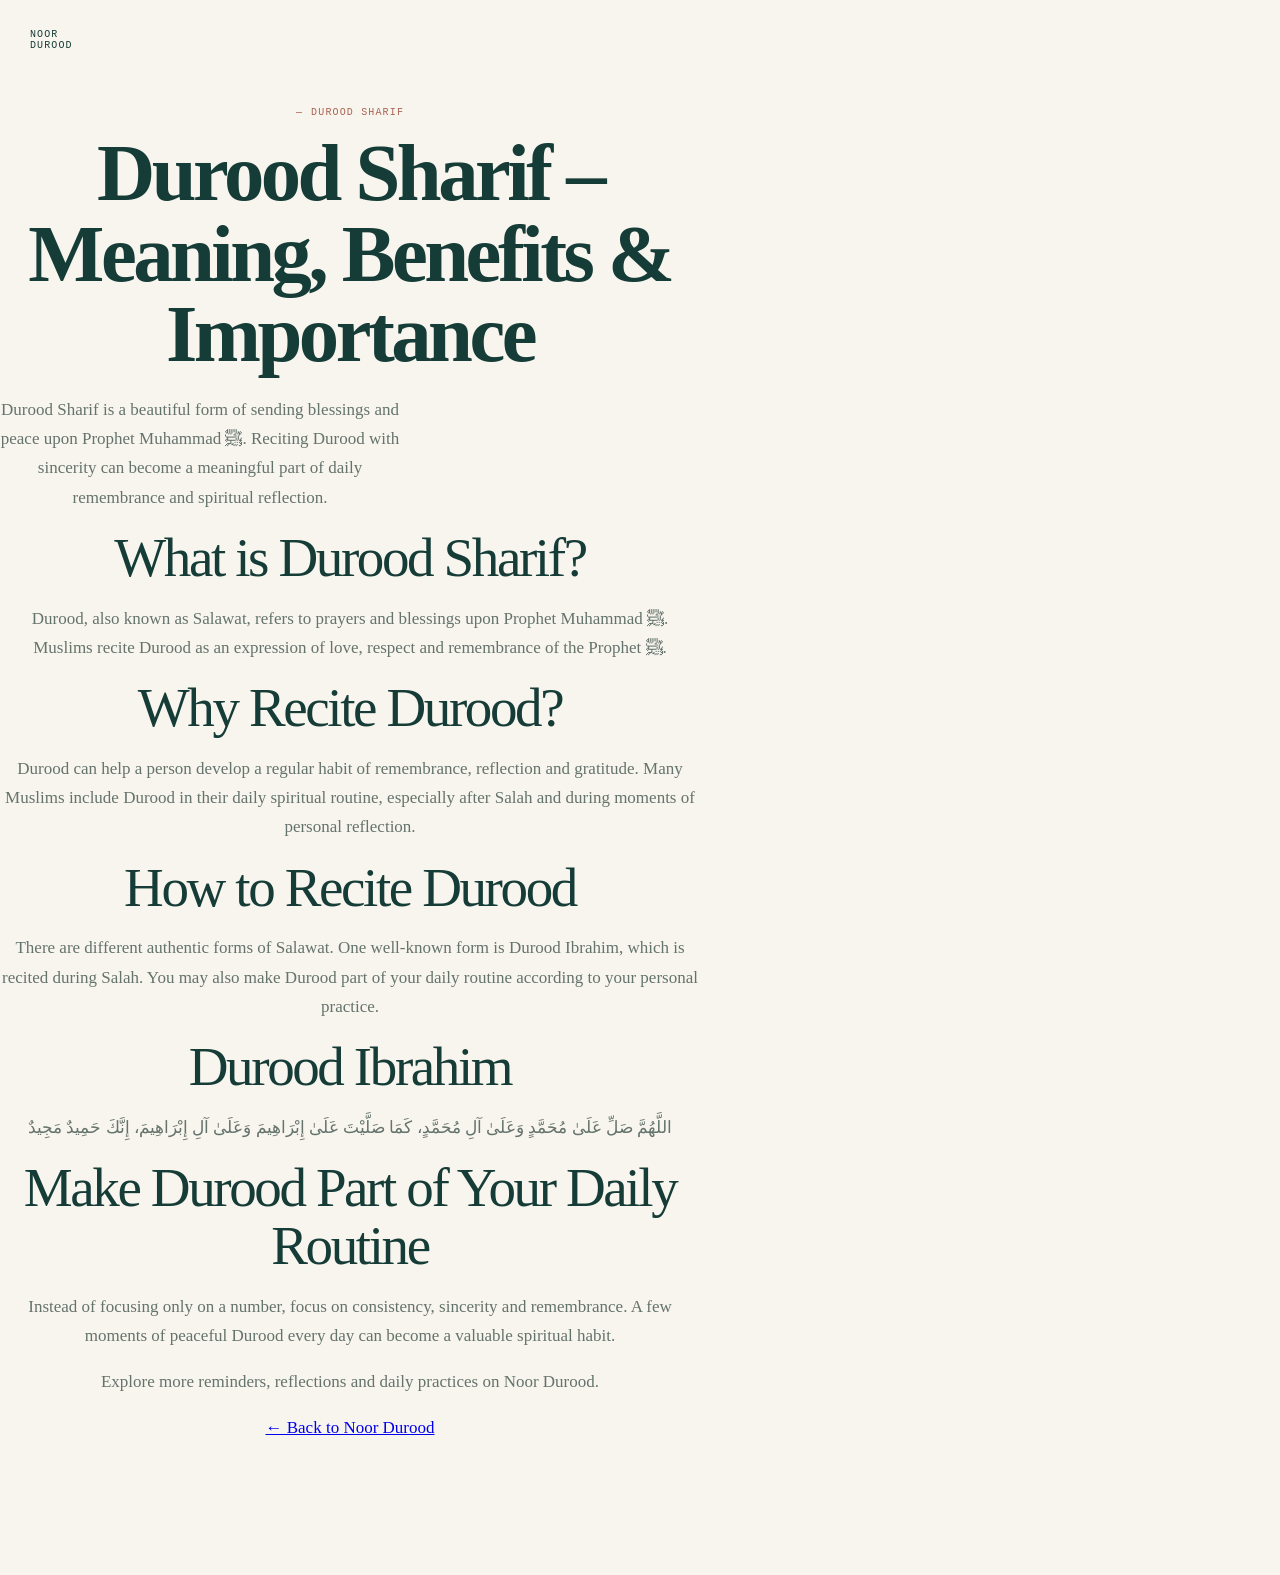
==== durood-sharif.html @ 5e1f5e6f "Add Durood Sharif information page This HTML file provides an overview of Durood Sharif, including i" ====
<!doctype html>
<html lang="en">
<head>
<meta charset="utf-8">
<meta name="viewport" content="width=device-width, initial-scale=1">

<title>Durood Sharif – Meaning, Benefits & How to Recite | Noor Durood</title>

<meta name="description" content="Learn about Durood Sharif, its meaning, spiritual importance, benefits and how to recite Durood with sincerity and remembrance.">

<link rel="canonical" href="https://itsmesahejad.github.io/noor-durood/pages/durood-sharif.html">
<link rel="stylesheet" href="../styles.css">
</head>

<body>

<header class="header">
<a class="brand" href="../index.html" aria-label="Noor Durood home">
NOOR<br>DUROOD
</a>
</header>

<main class="section about">

<p class="eyebrow">DUROOD SHARIF</p>

<h1>Durood Sharif – Meaning, Benefits & Importance</h1>

<p class="lead">
Durood Sharif is a beautiful form of sending blessings and peace upon Prophet Muhammad ﷺ.
Reciting Durood with sincerity can become a meaningful part of daily remembrance and spiritual reflection.
</p>

<h2>What is Durood Sharif?</h2>

<p>
Durood, also known as Salawat, refers to prayers and blessings upon Prophet Muhammad ﷺ.
Muslims recite Durood as an expression of love, respect and remembrance of the Prophet ﷺ.
</p>

<h2>Why Recite Durood?</h2>

<p>
Durood can help a person develop a regular habit of remembrance, reflection and gratitude.
Many Muslims include Durood in their daily spiritual routine, especially after Salah and during moments of personal reflection.
</p>

<h2>How to Recite Durood</h2>

<p>
There are different authentic forms of Salawat. One well-known form is Durood Ibrahim,
which is recited during Salah.
You may also make Durood part of your daily routine according to your personal practice.
</p>

<h2>Durood Ibrahim</h2>

<p lang="ar" dir="rtl">
اللَّهُمَّ صَلِّ عَلَىٰ مُحَمَّدٍ وَعَلَىٰ آلِ مُحَمَّدٍ،
كَمَا صَلَّيْتَ عَلَىٰ إِبْرَاهِيمَ وَعَلَىٰ آلِ إِبْرَاهِيمَ،
إِنَّكَ حَمِيدٌ مَجِيدٌ
</p>

<h2>Make Durood Part of Your Daily Routine</h2>

<p>
Instead of focusing only on a number, focus on consistency, sincerity and remembrance.
A few moments of peaceful Durood every day can become a valuable spiritual habit.
</p>

<p>
Explore more reminders, reflections and daily practices on Noor Durood.
</p>

<p>
<a href="../index.html">← Back to Noor Durood</a>
</p>

</main>

</body>
</html>
---- styles.css ----
:root{--ivory:#f8f5ee;--paper:#fcfaf6;--green:#163c37;--gold:#b99a59;--coral:#aa6251;--text:#2c3531;--muted:#64736c;--line:#163c3720;--serif:'Playfair Display',Georgia,serif;--sans:'DM Sans',Arial,sans-serif;--arabic:'Amiri',serif;--mono:'DM Mono',monospace}*{box-sizing:border-box}html{scroll-behavior:smooth}body{margin:0;background:var(--ivory);color:var(--text);font-family:var(--sans);line-height:1.6}.wash{position:fixed;z-index:-1;border-radius:50%;filter:blur(58px);opacity:.25;pointer-events:none}.wash-one{right:-17vw;top:-12vh;width:43vw;height:43vw;background:#dbc67f}.wash-two{left:-18vw;bottom:4vh;width:36vw;height:36vw;background:#b8d1c2}.skip{position:absolute;left:-999px}.skip:focus{left:12px;top:12px;z-index:10;background:white;padding:9px}.wrap{width:min(1140px,calc(100% - 56px));margin:auto}.header{height:82px;width:min(1220px,calc(100% - 56px));margin:auto;display:flex;justify-content:space-between;align-items:center;gap:25px}.brand{display:flex;align-items:center;gap:9px;text-decoration:none;color:var(--green);font:500 10px/1.08 var(--mono);letter-spacing:1.1px}.brand b{width:31px;height:31px;display:grid;place-items:center;border:1px solid var(--green);border-radius:50%;font:600 17px var(--serif)}.nav{display:flex;gap:24px}.nav a,footer>a{font-size:11px;color:var(--text);text-decoration:none}.nav a:hover,footer>a:hover{color:var(--coral)}.nav-cta{display:flex;align-items:center;gap:12px}.small-button{color:var(--ivory);background:var(--green);padding:9px 12px;text-decoration:none;font-size:11px}.small-button span{color:#e3c674}.menu{display:none;border:0;background:transparent;font-size:22px}.eyebrow{margin:0 0 15px;font:500 10px var(--mono);letter-spacing:1.15px;color:var(--coral);text-transform:uppercase}.eyebrow:before{content:'—';padding-right:8px}h1,h2,h3,p{margin-top:0}h1{margin-bottom:20px;font:600 clamp(48px,6.3vw,84px)/1 var(--serif);letter-spacing:-3.5px;color:var(--green)}h2{margin-bottom:17px;font:500 clamp(37px,4.3vw,58px)/1.05 var(--serif);letter-spacing:-2.4px;color:var(--green)}h1 em,h2 em{color:var(--coral);font-weight:500}.hero{min-height:650px;display:grid;grid-template-columns:1.03fr .97fr;gap:44px;align-items:center}.lead{font-size:17px;color:var(--muted);max-width:400px}.hero-durood{padding:3px 0 3px 19px;margin:30px 0;border-left:2px solid var(--gold)}.hero-durood .arabic{margin-bottom:5px;color:var(--green);font:29px/1.4 var(--arabic)}.hero-durood p:last-child{margin:0;color:var(--muted);font:12px var(--serif)}.actions{display:flex;gap:19px;align-items:center}.button{border:0;cursor:pointer;display:inline-flex;align-items:center;justify-content:center;gap:18px;padding:14px 18px;font:500 12px var(--sans);text-decoration:none;transition:transform .2s}.button:hover{transform:translateY(-2px)}.primary{color:var(--ivory);background:var(--green)}.primary span,.primary b{font-size:16px;color:#e7cb79}.ghost{padding-left:0;color:var(--green);background:transparent}.art{height:525px;display:grid;place-items:center;position:relative}.art-ring{position:absolute;width:389px;height:389px;border-radius:50%;background:#e7dcad;opacity:.7}.art:after{content:'';position:absolute;width:377px;height:502px;border:1px solid #163c3738;border-radius:189px 189px 2px 2px;transform:translate(14px,-3px)}.art img{position:relative;z-index:1;width:377px;height:502px;object-fit:cover;border-radius:189px 189px 2px 2px;box-shadow:16px 19px #c6a55c4f}.art span{position:absolute;z-index:2;right:6px;bottom:5px;background:var(--ivory);padding:5px 9px;font:9px var(--mono)}.why{padding:105px 0;background:#eee9de}.why-grid{display:grid;grid-template-columns:.28fr .9fr 1fr;gap:30px;align-items:start}.why-grid h2{margin:0}.why-grid>p:last-child{max-width:390px;padding-top:10px;color:var(--muted);font:17px/1.75 var(--serif)}.journey{padding:115px 0;display:grid;grid-template-columns:.5fr 1.5fr;gap:65px}.steps{display:grid;grid-template-columns:repeat(5,1fr);border-top:1px solid var(--line)}.steps a{min-height:180px;position:relative;padding:18px 15px 13px 0;border-right:1px solid var(--line);color:var(--green);text-decoration:none}.steps a+ a{padding-left:15px}.steps a:last-child{border:0}.steps span{font:10px var(--mono);color:var(--coral)}.steps strong{display:block;margin:30px 0 5px;font:500 21px var(--serif)}.steps p{font-size:11px;color:var(--muted)}.steps b{position:absolute;bottom:10px;color:var(--gold);font-weight:400}.split{padding:105px 0;display:grid;grid-template-columns:.82fr 1.18fr;gap:100px;align-items:center;border-top:1px solid var(--line)}.section-copy{max-width:370px;color:var(--muted);font-size:16px}.niyyat-card{padding:43px 47px;background:#eee4d0;box-shadow:0 18px 35px #163c370d}.niyyat-card>span{font-size:25px;color:var(--gold)}.niyyat-card>p{margin:18px 0 28px;color:var(--green);font:500 21px/1.68 var(--serif)}.tawajjoh{background:var(--green);padding:115px 25px;color:#cfddd5;text-align:center;position:relative;overflow:hidden}.tawajjoh:before{content:'✦';position:absolute;left:11%;top:20%;font-size:175px;color:#e5c46a1b}.taw-inner{max-width:650px;margin:auto}.tawajjoh h2{color:var(--ivory)}.tawajjoh h2 em{color:#e3c66e}.taw-lead{font:500 24px var(--serif);color:#eedfae}.fine{padding:14px 0;margin:27px 0;border-top:1px solid #ffffff2e;border-bottom:1px solid #ffffff2e;font-size:11px}.light{background:#ecdeaf;color:var(--green)}.durood{padding:112px 0}.center{text-align:center}.recitation{max-width:900px;margin:41px auto 0;padding:47px;background:var(--paper);border:1px solid var(--line);box-shadow:0 18px 50px #163c3709;text-align:center}.arabic{font-family:var(--arabic)}.main-arabic{margin-bottom:8px;color:var(--green);font-size:clamp(36px,4.2vw,57px);line-height:1.65}.roman{margin-bottom:5px;color:var(--green);font:500 17px var(--serif)}.meaning{font-size:13px;color:var(--muted)}.recite-action{display:flex;justify-content:space-between;align-items:center;margin-top:33px;padding-top:19px;border-top:1px solid var(--line);text-align:left}.recite-action p{margin:0;color:var(--muted);font:14px var(--serif)}.confirmation{min-height:20px;margin:16px 0 0;color:#5d776b;font-size:13px}.personal{padding:35px 0 105px;display:grid;grid-template-columns:1fr 1fr;gap:95px;align-items:center}.personal-copy>p:last-child{max-width:405px;color:var(--muted);font-size:16px}.count-card{display:grid;grid-template-columns:1fr 1fr;gap:23px;padding:34px;background:var(--green);color:var(--ivory)}.count-card div{padding-bottom:15px;border-bottom:1px solid #ffffff32}.count-card span{font:10px var(--mono);text-transform:uppercase;color:#e2cd85}.count-card strong{display:block;font:500 60px/1.1 var(--serif)}.reset{grid-column:1/3;justify-self:start;border:0;border-bottom:1px solid #e2cd85;padding:0 0 3px;background:none;color:#e2cd85;font:10px var(--mono);cursor:pointer}.reminders{display:grid;grid-template-columns:1fr 1fr;gap:94px;align-items:center;padding:80px 0}.reminder-card{padding:32px;background:#e8e1d3}.reminder-card fieldset{display:grid;grid-template-columns:1fr 1fr;gap:10px;margin:0 0 25px;padding:0;border:0}.reminder-card legend{margin-bottom:14px;color:var(--green);font:500 19px var(--serif)}.reminder-card label{font-size:13px}.reminder-card small{display:block;margin-top:17px;color:var(--muted);font-size:10px}.learn{padding:110px 0}.topic-grid{display:grid;grid-template-columns:repeat(5,1fr);margin-top:41px;border-top:1px solid var(--line)}.topic-grid article{min-height:210px;padding:20px 15px;border-right:1px solid var(--line)}.topic-grid article:first-child{padding-left:0}.topic-grid article:last-child{border:0}.topic-grid span{font:10px var(--mono);color:var(--coral)}.topic-grid h3{margin:29px 0 8px;color:var(--green);font:500 21px/1.12 var(--serif)}.topic-grid p{font-size:11px;color:var(--muted)}.journal-band{padding:110px 0;background:#eee9de}.journal-heading{display:flex;justify-content:space-between;align-items:end}.journal-heading h2{margin-bottom:0}.articles{display:grid;grid-template-columns:repeat(3,1fr);gap:15px;margin-top:40px}.articles article{display:flex;flex-direction:column;min-height:245px;padding:28px;background:var(--paper);border:1px solid var(--line)}.articles p{font:10px var(--mono);color:var(--coral);letter-spacing:.4px}.articles h3{color:var(--green);font:500 27px/1.13 var(--serif)}.articles a{margin-top:auto;color:var(--green);font-size:11px}.journal-note{margin:23px 0 0;color:var(--muted);font-size:11px}.campaign{padding:110px 0;border-bottom:1px solid var(--line)}.campaign>p:not(.eyebrow){max-width:480px;color:var(--muted);font:16px/1.75 var(--serif)}.campaign>span{font:10px var(--mono);color:var(--coral);letter-spacing:.8px}.calendar{display:grid;grid-template-columns:1fr 1fr;gap:100px;align-items:center;padding:105px 0}.calendar article{padding:34px;background:var(--paper);border:1px solid var(--line)}.label{font:10px var(--mono);color:var(--coral);letter-spacing:1px}.calendar strong{display:block;color:var(--green);font:500 31px var(--serif)}.calendar article>span{display:block;color:var(--muted);font-size:13px}.calendar article>p{margin:19px 0;color:var(--muted);font-size:11px}.calendar article div{display:flex;gap:7px;flex-wrap:wrap}.calendar article div span{padding:5px 8px;border:1px solid var(--line);font-size:10px}.about{max-width:700px;padding:25px 0 115px;text-align:center}.about>p:not(.eyebrow){color:var(--muted);font:17px/1.72 var(--serif)}footer{min-height:95px;display:flex;align-items:center;justify-content:space-between;border-top:1px solid var(--line)}footer p{margin:0;color:var(--muted);font-size:11px}.toast{position:fixed;z-index:10;bottom:20px;left:50%;transform:translate(-50%,130px);padding:12px 17px;background:var(--green);color:white;font-size:12px;transition:transform .25s}.toast.show{transform:translate(-50%,0)}@media(max-width:930px){.header{width:calc(100% - 40px)}.menu{display:block}.nav{display:none;position:absolute;z-index:8;top:66px;left:20px;right:20px;flex-wrap:wrap;padding:18px;background:var(--ivory);box-shadow:0 16px 35px #163c371d}.nav.open{display:flex}.hero{grid-template-columns:1fr;padding:35px 0 65px}.art{height:435px}.art img,.art:after{width:310px;height:413px;border-radius:155px 155px 2px 2px}.art-ring{width:325px;height:325px}.why-grid{grid-template-columns:1fr;gap:7px}.journey,.split,.personal,.reminders,.calendar{grid-template-columns:1fr;gap:36px}.journey{padding:80px 0}.topic-grid{grid-template-columns:repeat(3,1fr)}.topic-grid article:nth-child(3){border:0}.articles{grid-template-columns:1fr 1fr}.calendar{padding:75px 0}}@media(max-width:560px){.wrap{width:calc(100% - 40px)}.header{height:70px;width:calc(100% - 40px)}.nav-cta .small-button{display:none}h1{font-size:51px;letter-spacing:-2.5px}.art{height:370px}.art img,.art:after{width:262px;height:349px;border-radius:131px 131px 2px 2px}.art-ring{width:278px;height:278px}.hero-durood .arabic{font-size:25px}.actions{flex-direction:column;align-items:start}.why{padding:72px 0}.steps{grid-template-columns:1fr 1fr}.steps a{min-height:145px;padding:14px;border-bottom:1px solid var(--line)}.steps a:nth-child(2){border-right:0}.steps a:nth-child(3){border-left:0}.steps strong{margin:18px 0 3px}.split,.personal{padding:75px 0}.niyyat-card,.recitation{padding:29px 22px}.niyyat-card>p{font-size:19px}.tawajjoh{padding:78px 20px}.recite-action{flex-direction:column;gap:17px;align-items:stretch;text-align:center}.count-card{padding:25px}.count-card strong{font-size:50px}.reminders{padding:65px 0}.reminder-card fieldset{grid-template-columns:1fr}.topic-grid{grid-template-columns:1fr 1fr}.topic-grid article:nth-child(3){border-right:1px solid var(--line)}.journal-band,.learn,.campaign{padding:75px 0}.journal-heading{display:block}.journal-heading .button{margin-top:17px}.articles{grid-template-columns:1fr}.calendar{padding:70px 0}.about{padding-bottom:75px}footer p{display:none}}@media(prefers-reduced-motion:reduce){*{scroll-behavior:auto!important;transition:none!important}}

/* Noor Durood social connection */
.social{padding-top:clamp(5rem,9vw,8rem);padding-bottom:clamp(5rem,9vw,8rem)}
.social-intro{max-width:520px;margin:1rem auto 0}
.social-grid{display:grid;grid-template-columns:repeat(2,minmax(0,1fr));gap:1px;background:rgba(20,67,60,.16);margin-top:3rem;border:1px solid rgba(20,67,60,.16)}
.social-card{display:flex;align-items:center;gap:1.25rem;background:#f8f5ed;padding:2rem 1.75rem;text-decoration:none;color:inherit;min-height:145px;transition:transform .25s ease,background .25s ease}
.social-card:hover{transform:translateY(-3px);background:#f3eee2}
.social-mark{width:54px;height:54px;border:1px solid rgba(20,67,60,.28);border-radius:50%;display:grid;place-items:center;color:#16483f;flex:0 0 auto;background:#fbf9f3}.social-mark svg{width:31px;height:31px;display:block}.social-mark-instagram{color:#b26350}.social-mark-whatsapp{color:#16483f}
.social-card>div{display:grid;gap:.25rem}
.social-label{font-family:"DM Mono",monospace;text-transform:uppercase;letter-spacing:.12em;font-size:.68rem;color:#b26350}
.social-card strong{font-family:"Playfair Display",serif;font-size:1.35rem;font-weight:500;color:#16483f}
.social-card small{color:#68756f;font-size:.82rem}
.social-arrow{margin-left:auto;color:#b88a2b;font-size:1.2rem}
.footer-social{display:flex;gap:1.25rem}
.footer-social a{text-decoration:none;color:inherit}
.footer-social a:hover{text-decoration:underline;text-underline-offset:4px}
@media (max-width:720px){
  .social-grid{grid-template-columns:1fr}
  .social-card{padding:1.5rem 1.25rem}
  .footer-social{order:3;width:100%;justify-content:center}
}
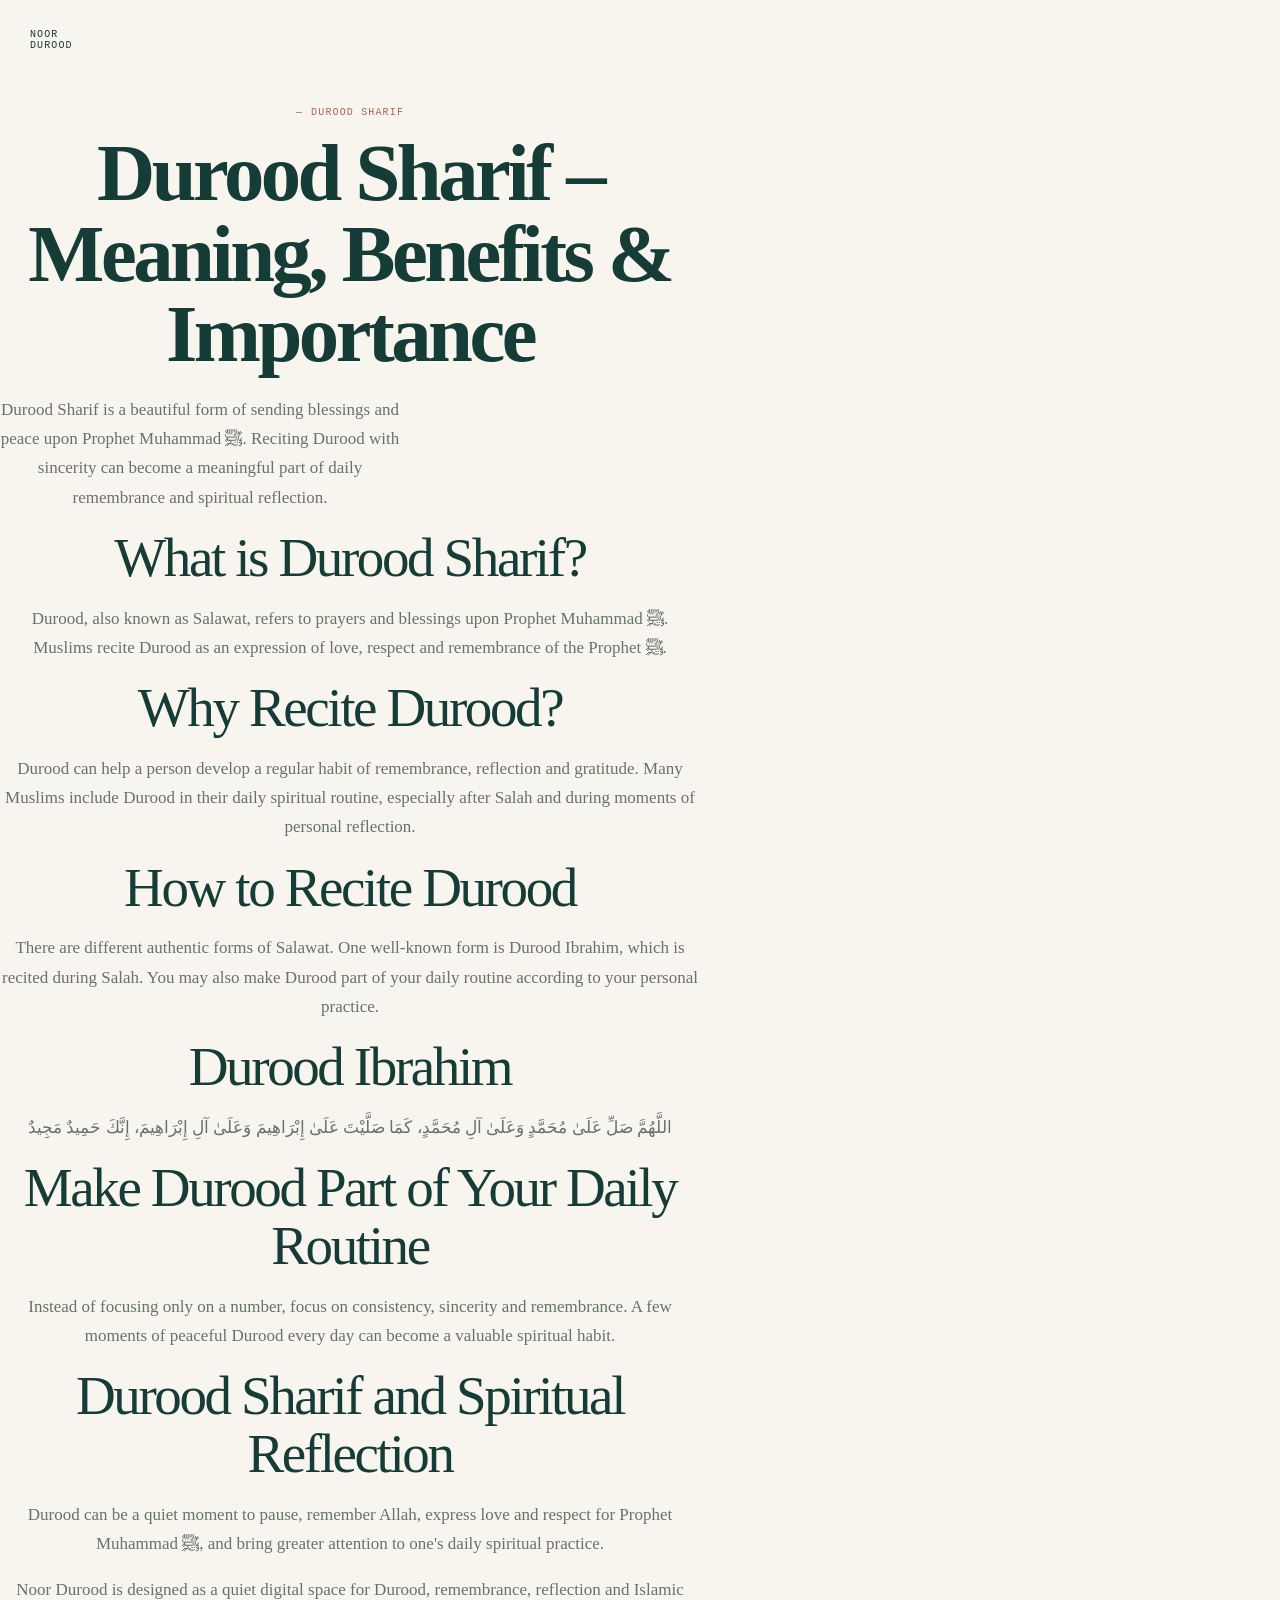
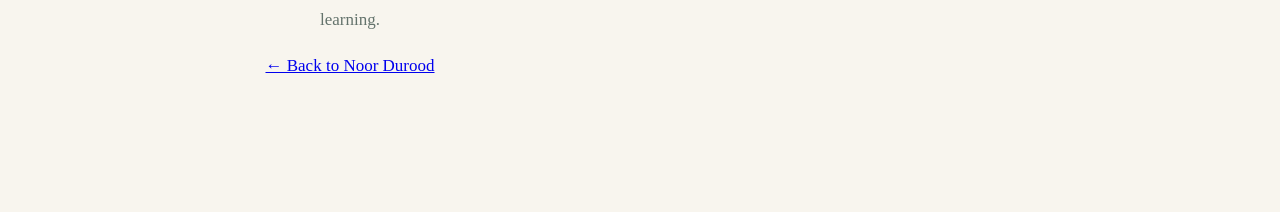
==== commit b5faee9a: "Update durood-sharif.html" ====
--- a/durood-sharif.html
+++ b/durood-sharif.html
@@ -8,16 +8,48 @@
 
 <meta name="description" content="Learn about Durood Sharif, its meaning, spiritual importance, benefits and how to recite Durood with sincerity and remembrance.">
 
-<link rel="canonical" href="https://itsmesahejad.github.io/noor-durood/pages/durood-sharif.html">
-<link rel="stylesheet" href="../styles.css">
+<meta name="robots" content="index, follow">
+
+<link rel="canonical" href="https://itsmesahejad.github.io/noor-durood/durood-sharif.html">
+
+<meta property="og:type" content="article">
+<meta property="og:title" content="Durood Sharif – Meaning, Benefits & How to Recite | Noor Durood">
+<meta property="og:description" content="Learn about Durood Sharif, its meaning, spiritual importance, benefits and how to recite Durood with sincerity and remembrance.">
+<meta property="og:url" content="https://itsmesahejad.github.io/noor-durood/durood-sharif.html">
+<meta property="og:site_name" content="Noor Durood">
+
+<meta name="twitter:card" content="summary">
+<meta name="twitter:title" content="Durood Sharif – Meaning, Benefits & How to Recite | Noor Durood">
+<meta name="twitter:description" content="Learn about Durood Sharif, its meaning, spiritual importance, benefits and how to recite Durood with sincerity and remembrance.">
+
+<link rel="stylesheet" href="styles.css">
+
+<script type="application/ld+json">
+{
+  "@context": "https://schema.org",
+  "@type": "Article",
+  "headline": "Durood Sharif – Meaning, Benefits & How to Recite",
+  "description": "Learn about Durood Sharif, its meaning, spiritual importance, benefits and how to recite Durood with sincerity and remembrance.",
+  "url": "https://itsmesahejad.github.io/noor-durood/durood-sharif.html",
+  "isPartOf": {
+    "@type": "WebSite",
+    "name": "Noor Durood",
+    "url": "https://itsmesahejad.github.io/noor-durood/"
+  },
+  "inLanguage": "en"
+}
+</script>
+
 </head>
 
 <body>
 
 <header class="header">
-<a class="brand" href="../index.html" aria-label="Noor Durood home">
+
+<a class="brand" href="index.html" aria-label="Noor Durood home">
 NOOR<br>DUROOD
 </a>
+
 </header>
 
 <main class="section about">
@@ -68,12 +100,19 @@
 A few moments of peaceful Durood every day can become a valuable spiritual habit.
 </p>
 
+<h2>Durood Sharif and Spiritual Reflection</h2>
+
 <p>
-Explore more reminders, reflections and daily practices on Noor Durood.
+Durood can be a quiet moment to pause, remember Allah, express love and respect for Prophet Muhammad ﷺ,
+and bring greater attention to one's daily spiritual practice.
 </p>
 
 <p>
-<a href="../index.html">← Back to Noor Durood</a>
+Noor Durood is designed as a quiet digital space for Durood, remembrance, reflection and Islamic learning.
+</p>
+
+<p>
+<a href="index.html">← Back to Noor Durood</a>
 </p>
 
 </main>
